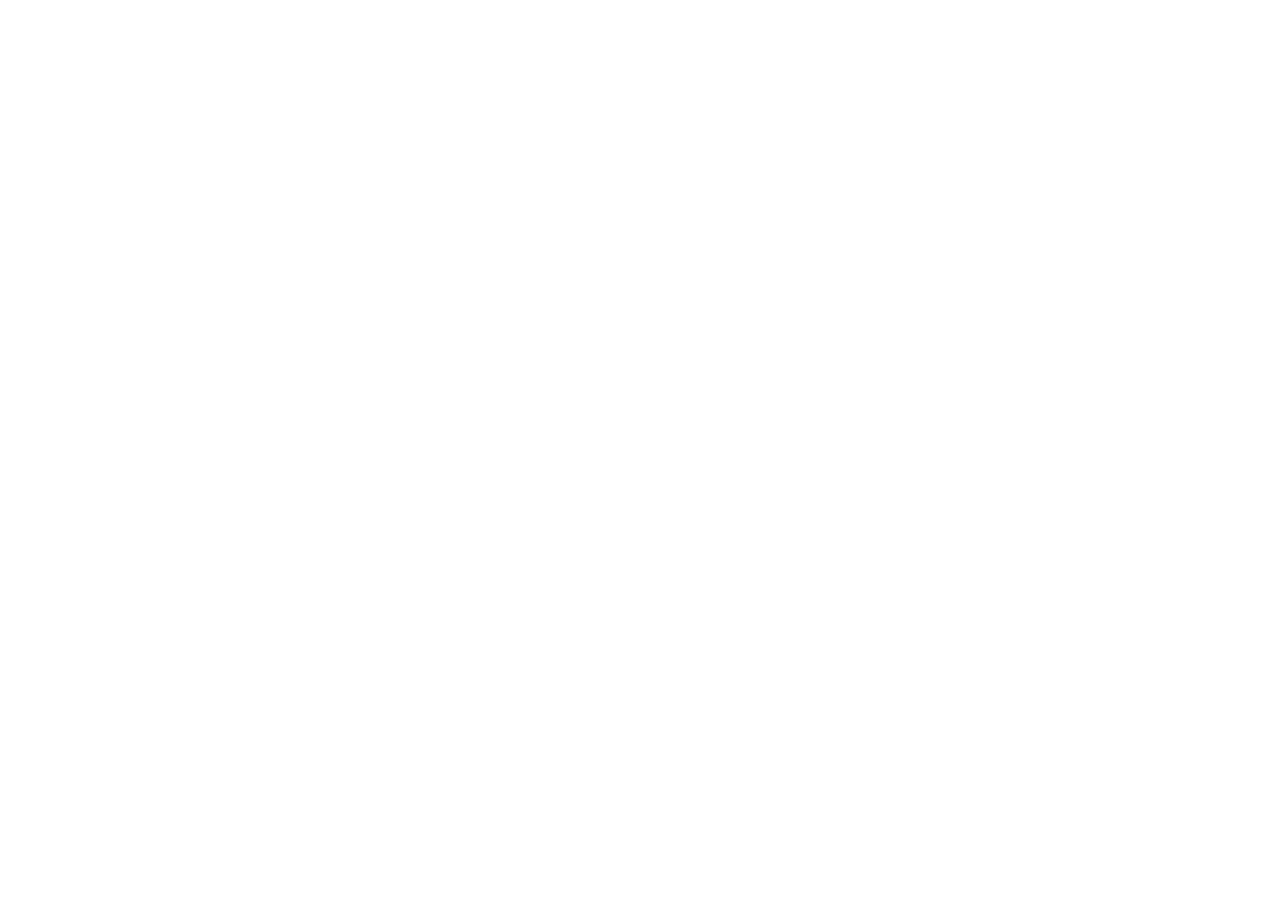
==== main.html @ 48f751fb "Initial commit" ====
<!DOCTYPE html>
<html lang="en">
<head>
    <meta charset="UTF-8">
    <title>2048</title>
    <link rel="stylesheet" href="https://www.w3schools.com/w3css/4/w3.css">
    <link rel="stylesheet" href="main.css">
</head>
<body>

<div class="background">

</div>

</body>
</html>
---- main.css ----
.background{
    width: 100vw;
    height: 100vh;
    top: 100px;
    left: 0;
}
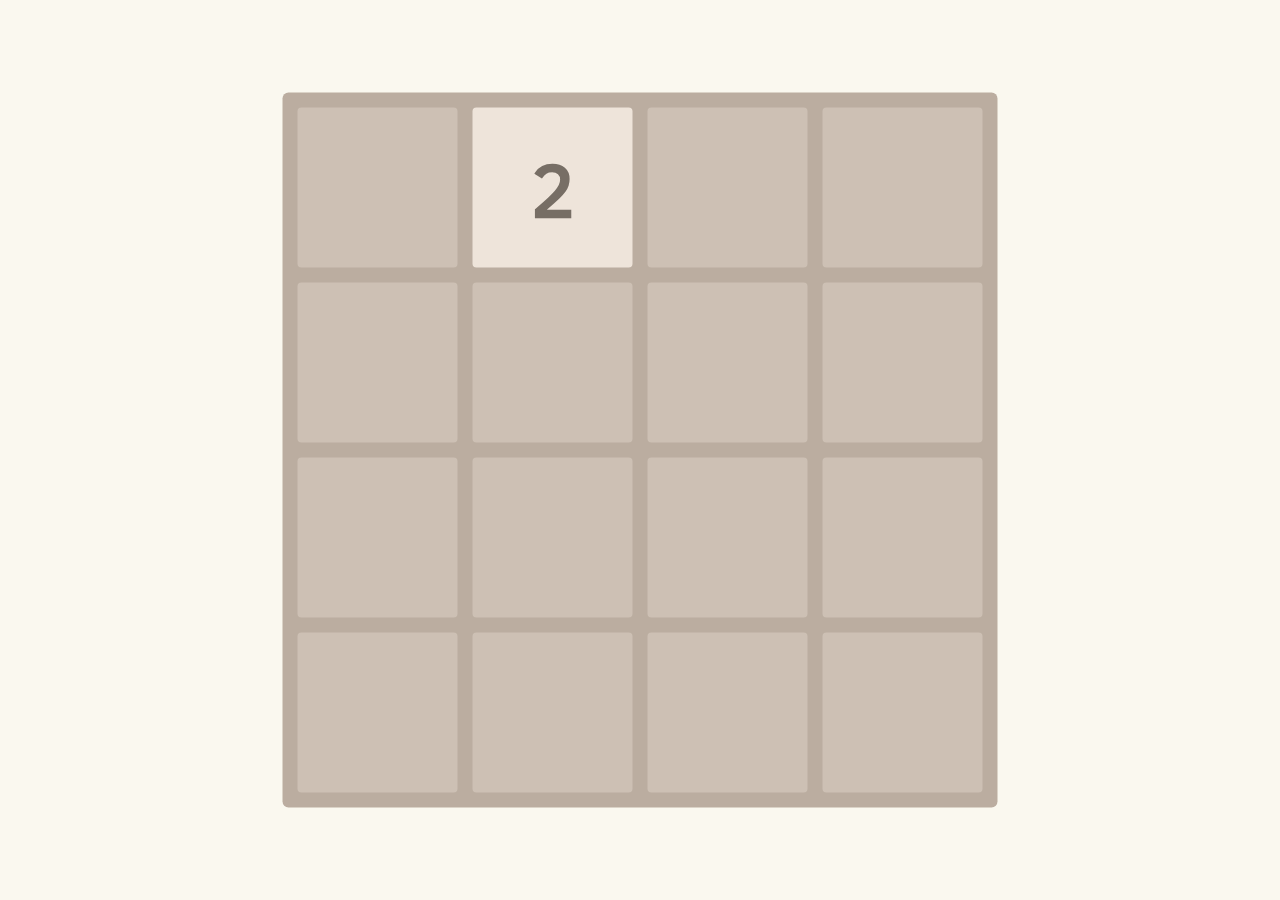
==== commit be832b30: "done" ====
--- a/main.html
+++ b/main.html
@@ -8,9 +8,10 @@
 </head>
 <body>
 
-<div class="background">
+<div class="background" id="background">
 
 </div>
 
 </body>
+<script type="text/javascript" src="main.js"></script>
 </html>--- a/main.css
+++ b/main.css
@@ -1,6 +1,42 @@
+@font-face {
+    font-family: ClearSans;
+    src: url(ClearSans-Regular.ttf);
+}
+
+body, html {
+    height: 100%;
+    font-family: ClearSans, sans-serif;
+    color: #776e65;
+    background: #faf8ef;
+}
+
 .background{
-    width: 100vw;
-    height: 100vh;
-    top: 100px;
-    left: 0;
+    width: 715px;
+    height: 715px;
+    background-color: #bbada0;
+    padding: 10px;
+    position: absolute;
+    top: 50%;
+    left: 50%;
+    transform: translate(-50%, -50%);
+    border-radius: 6px;
+}
+.block {
+    width: 160px;
+    height: 160px;
+    background-color: #cdc0b4;
+    margin: 15px;
+    position: absolute;
+    text-align: center;
+    line-height: 160px;
+    font-weight: bold;
+    font-size: 75px;
+    border-radius: 4px;
+}
+.unselectable {
+    -webkit-touch-callout: none;
+    -webkit-user-select: none;
+    -moz-user-select: none;
+    -ms-user-select: none;
+    user-select: none;
 }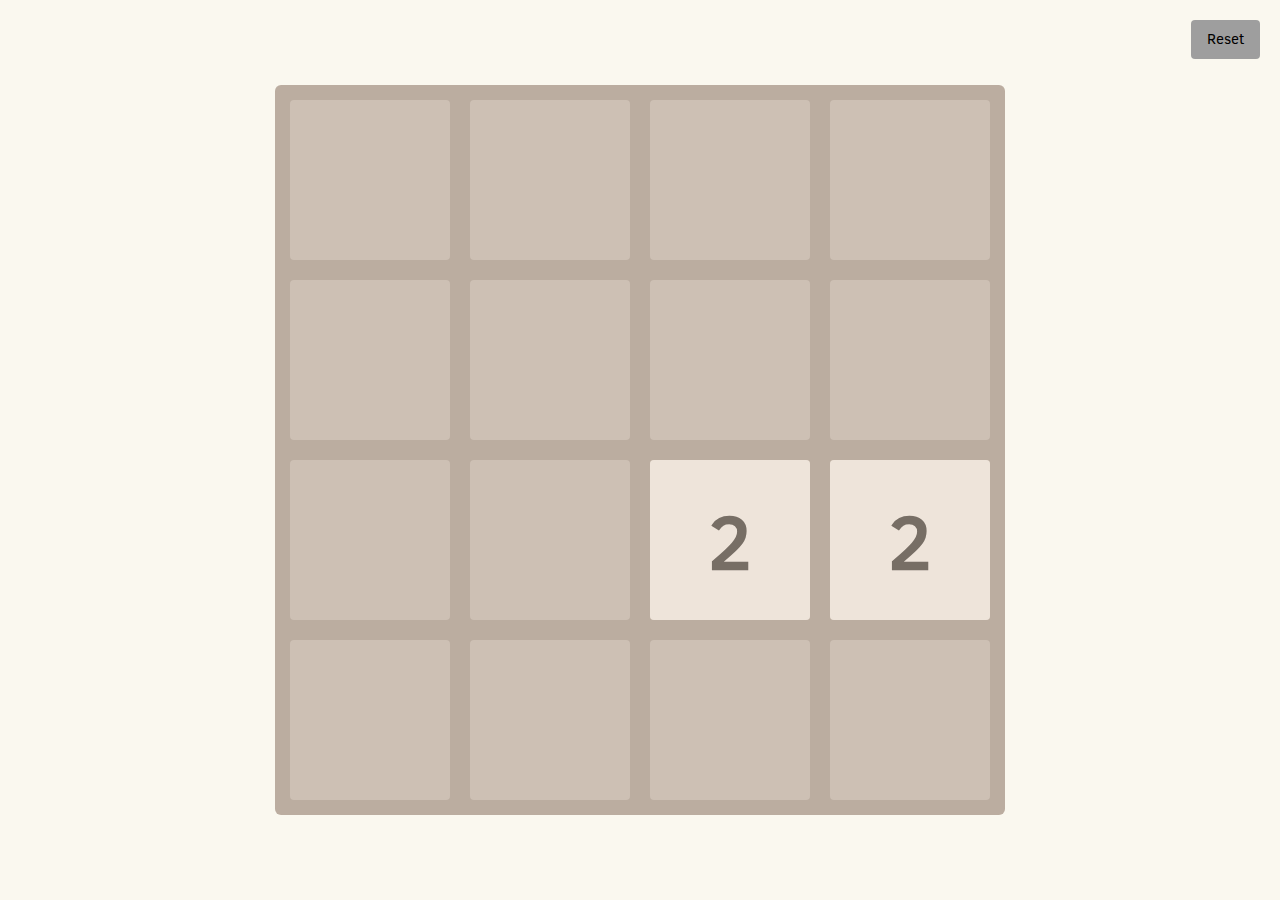
==== commit d90615ab: "Working maybe?" ====
--- a/main.html
+++ b/main.html
@@ -8,6 +8,8 @@
 </head>
 <body>
 
+<button class="w3-button w3-gray w3-round" onclick="Reset()">Reset</button>
+
 <div class="background" id="background">
 
 </div>
--- a/main.css
+++ b/main.css
@@ -11,8 +11,8 @@
 }
 
 .background{
-    width: 715px;
-    height: 715px;
+    width: 730px;
+    height: 730px;
     background-color: #bbada0;
     padding: 10px;
     position: absolute;
@@ -33,10 +33,19 @@
     font-size: 75px;
     border-radius: 4px;
 }
+.move {
+    transition: left 0.05s, bottom 0.05s;
+}
 .unselectable {
     -webkit-touch-callout: none;
     -webkit-user-select: none;
     -moz-user-select: none;
     -ms-user-select: none;
     user-select: none;
+}
+
+button {
+    position: absolute;
+    right: 20px;
+    top: 20px;
 }